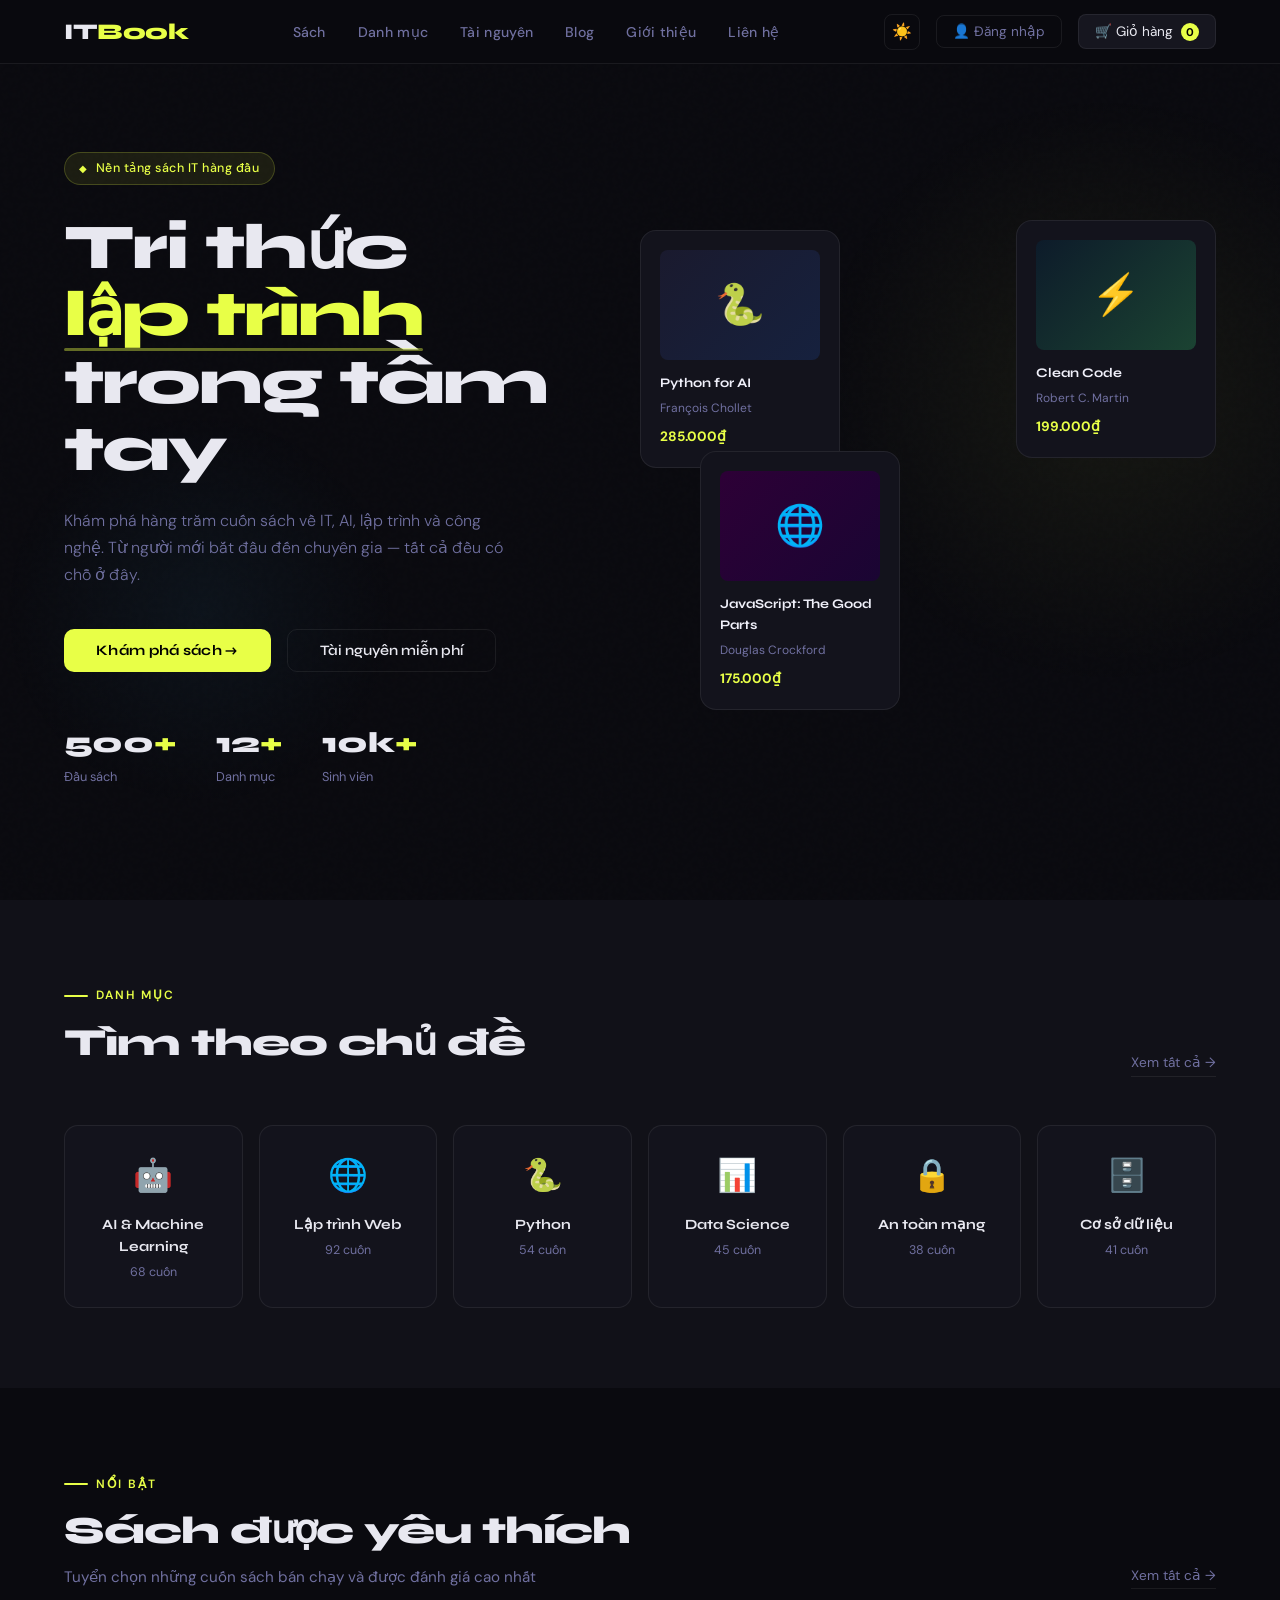
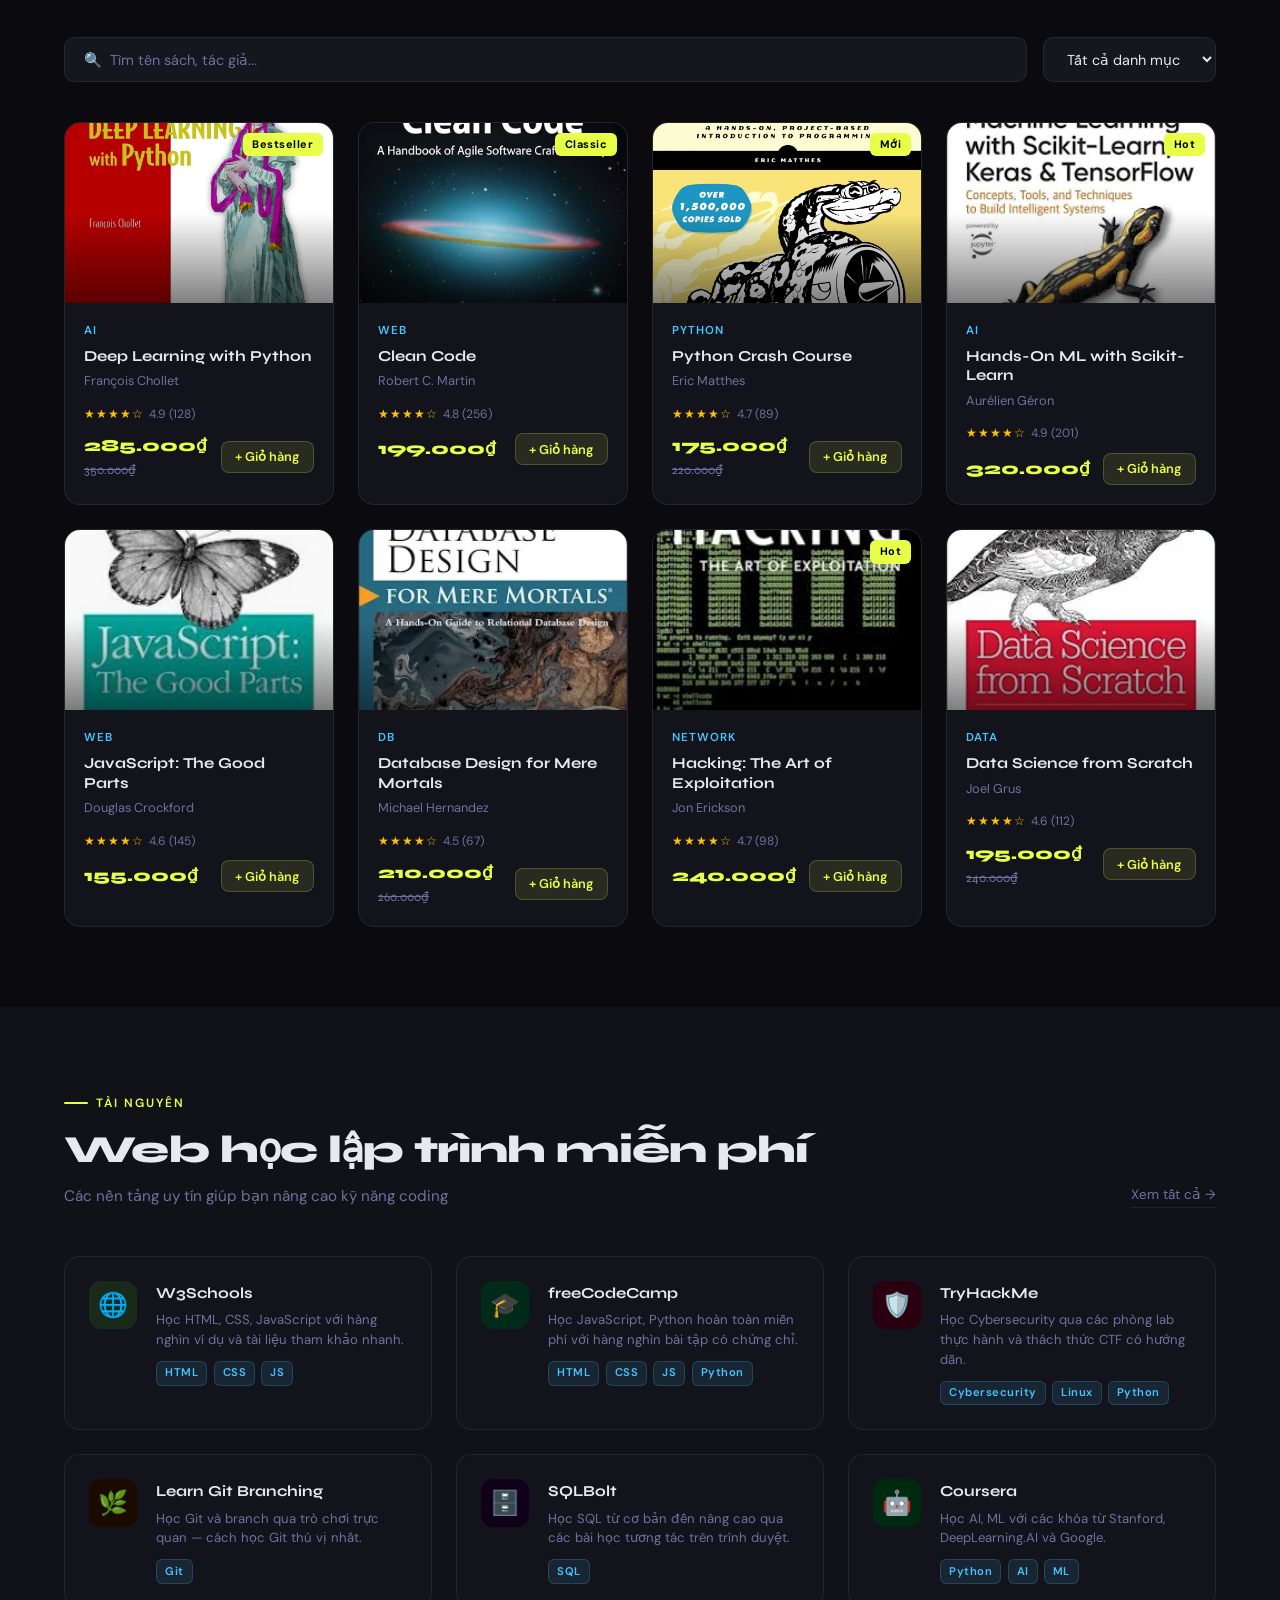
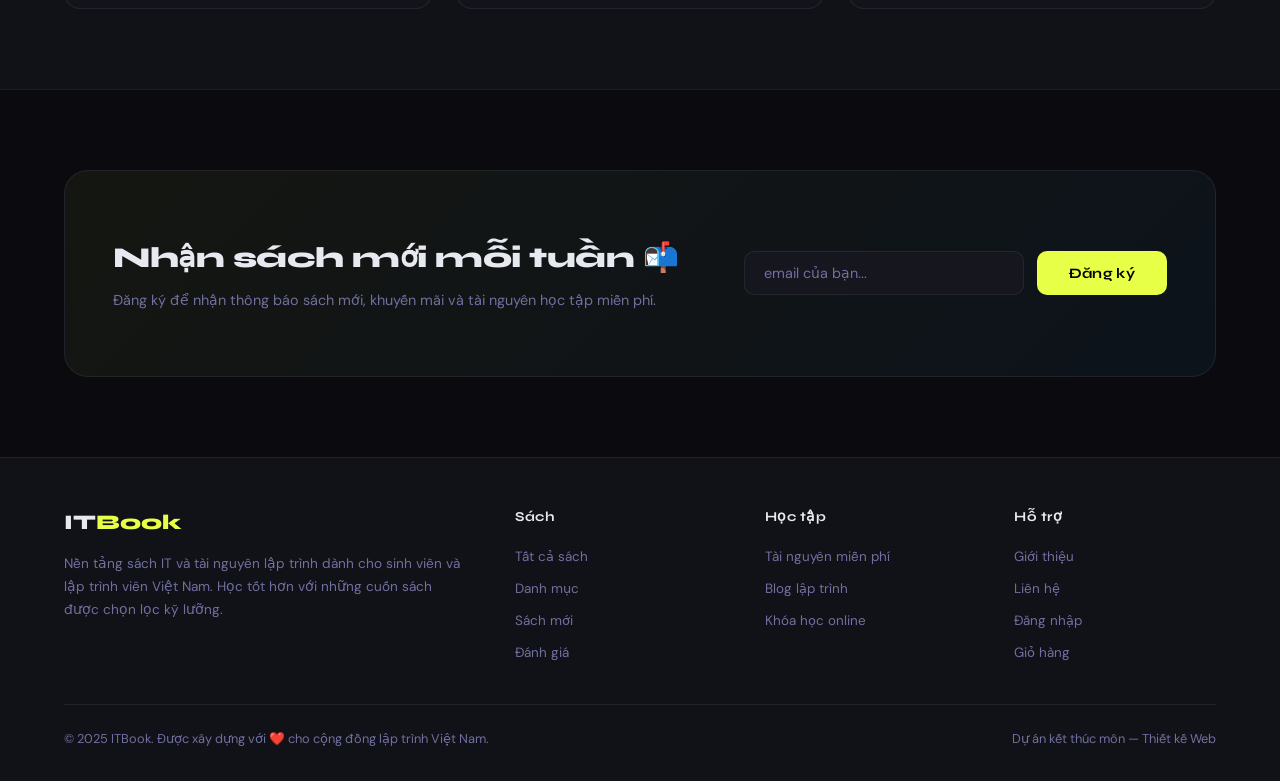
==== index.html @ 007806bf "Update project" ====
<!DOCTYPE html>
<html lang="vi">
<head>
  <meta charset="UTF-8" />
  <meta name="viewport" content="width=device-width, initial-scale=1.0" />
  <title>ITBook — Sách & Tài nguyên Lập trình</title>
  <link href="https://fonts.googleapis.com/css2?family=Syne:wght@400;600;700;800&family=DM+Sans:ital,wght@0,300;0,400;0,500;1,300&display=swap" rel="stylesheet" />
  <link href="css/style1.css" rel="stylesheet"/>
</head>
<body>

  <!-- NAVBAR -->
  <nav>
    <a href="index.html" class="nav-logo">IT<span>Book</span></a>
    <ul class="nav-links">
      <li><a href="html/books.html">Sách</a></li>
      <li><a href="html/categories.html">Danh mục</a></li>
      <li><a href="html/resources.html">Tài nguyên</a></li>
      <li><a href="html/blog.html">Blog</a></li>
      <li><a href="html/about.html">Giới thiệu</a></li>
      <li><a href="html/contact.html">Liên hệ</a></li>
    </ul>
    <div class="nav-actions">
      <button class="btn-dark-toggle" id="themeToggle" title="Chuyển giao diện">☀️</button>
      <button class="btn-login" onclick="location.href='html/auth.html'">👤 Đăng nhập</button>
      <button class="btn-cart" onclick="location.href='html/cart.html'">
        🛒 Giỏ hàng <span class="cart-count" id="cartCount">0</span>
      </button>
    </div>
  </nav>

  <!-- HERO -->
  <section class="hero">
    <div class="hero-glow"></div>
    <div class="hero-glow2"></div>

    <div class="hero-left">
      <div class="hero-badge">Nền tảng sách IT hàng đầu</div>
      <h1 class="hero-title">
        Tri thức<br><em>lập trình</em><br>trong tầm tay
      </h1>
      <p class="hero-sub">Khám phá hàng trăm cuốn sách về IT, AI, lập trình và công nghệ. Từ người mới bắt đầu đến chuyên gia — tất cả đều có chỗ ở đây.</p>
      <div class="hero-cta">
        <button class="btn-primary" onclick="location.href='html/books.html'">Khám phá sách →</button>
        <button class="btn-secondary" onclick="location.href='html/resources.html'">Tài nguyên miễn phí</button>
      </div>
      <div class="hero-stats">
        <div class="stat-item">
          <div class="stat-num">500<span>+</span></div>
          <div class="stat-label">Đầu sách</div>
        </div>
        <div class="stat-item">
          <div class="stat-num">12<span>+</span></div>
          <div class="stat-label">Danh mục</div>
        </div>
        <div class="stat-item">
          <div class="stat-num">10k<span>+</span></div>
          <div class="stat-label">Sinh viên</div>
        </div>
      </div>
    </div>

    <div class="hero-right">
      <div class="book-float">
        <div class="book-cover" style="background: linear-gradient(135deg,#1a1a2e,#16213e);">🐍</div>
        <div class="book-title-small">Python for AI</div>
        <div class="book-author-small">François Chollet</div>
        <div class="book-price-small">285.000₫</div>
      </div>
      <div class="book-float">
        <div class="book-cover" style="background: linear-gradient(135deg,#0d1b2a,#1b4332);">⚡</div>
        <div class="book-title-small">Clean Code</div>
        <div class="book-author-small">Robert C. Martin</div>
        <div class="book-price-small">199.000₫</div>
      </div>
      <div class="book-float">
        <div class="book-cover" style="background: linear-gradient(135deg,#2d0036,#1a0533);">🌐</div>
        <div class="book-title-small">JavaScript: The Good Parts</div>
        <div class="book-author-small">Douglas Crockford</div>
        <div class="book-price-small">175.000₫</div>
      </div>
    </div>
  </section>

  <!-- CATEGORIES -->
  <section class="categories fade-in">
    <div class="section-header">
      <div>
        <div class="section-label">Danh mục</div>
        <h2 class="section-title">Tìm theo chủ đề</h2>
      </div>
      <a href="html/categories.html" class="link-all">Xem tất cả →</a>
    </div>
    <div class="cat-grid">
      <div class="cat-card" onclick="filterBooks('ai')">
        <div class="cat-icon">🤖</div>
        <div class="cat-name">AI & Machine Learning</div>
        <div class="cat-count">68 cuốn</div>
      </div>
      <div class="cat-card" onclick="filterBooks('web')">
        <div class="cat-icon">🌐</div>
        <div class="cat-name">Lập trình Web</div>
        <div class="cat-count">92 cuốn</div>
      </div>
      <div class="cat-card" onclick="filterBooks('python')">
        <div class="cat-icon">🐍</div>
        <div class="cat-name">Python</div>
        <div class="cat-count">54 cuốn</div>
      </div>
      <div class="cat-card" onclick="filterBooks('data')">
        <div class="cat-icon">📊</div>
        <div class="cat-name">Data Science</div>
        <div class="cat-count">45 cuốn</div>
      </div>
      <div class="cat-card" onclick="filterBooks('network')">
        <div class="cat-icon">🔒</div>
        <div class="cat-name">An toàn mạng</div>
        <div class="cat-count">38 cuốn</div>
      </div>
      <div class="cat-card" onclick="filterBooks('db')">
        <div class="cat-icon">🗄️</div>
        <div class="cat-name">Cơ sở dữ liệu</div>
        <div class="cat-count">41 cuốn</div>
      </div>
    </div>
  </section>

  <!-- FEATURED BOOKS -->
  <section class="fade-in">
    <div class="section-header">
      <div>
        <div class="section-label">Nổi bật</div>
        <h2 class="section-title">Sách được yêu thích</h2>
        <p class="section-sub">Tuyển chọn những cuốn sách bán chạy và được đánh giá cao nhất</p>
      </div>
      <a href="html/books.html" class="link-all">Xem tất cả →</a>
    </div>

    <!-- Search & Filter -->
    <div class="search-wrap">
      <input class="search-input" type="text" id="searchInput" placeholder="🔍  Tìm tên sách, tác giả..." oninput="searchBooks()" />
      <select class="filter-select" id="filterSelect" onchange="searchBooks()">
        <option value="all">Tất cả danh mục</option>
        <option value="ai">AI & ML</option>
        <option value="web">Lập trình Web</option>
        <option value="python">Python</option>
        <option value="data">Data Science</option>
        <option value="network">Bảo mật</option>
        <option value="db">Cơ sở dữ liệu</option>
      </select>
    </div>

    <div class="books-grid" id="booksGrid"></div>
  </section>

  <!-- RESOURCES -->
  <section class="resources fade-in">
    <div class="section-header">
      <div>
        <div class="section-label">Tài nguyên</div>
        <h2 class="section-title">Web học lập trình miễn phí</h2>
        <p class="section-sub">Các nền tảng uy tín giúp bạn nâng cao kỹ năng coding</p>
      </div>
      <a href="html/resources.html" class="link-all">Xem tất cả →</a>
    </div>
    <div class="resource-grid" id="resourceGrid"></div>
  </section>

  <!-- NEWSLETTER -->
  <section class="newsletter fade-in">
    <div class="newsletter-inner">
      <div>
        <div class="nl-title">Nhận sách mới mỗi tuần 📬</div>
        <div class="nl-sub">Đăng ký để nhận thông báo sách mới, khuyến mãi và tài nguyên học tập miễn phí.</div>
      </div>
      <div class="nl-form">
        <input class="nl-input" type="email" id="nlEmail" placeholder="email của bạn..." />
        <button class="btn-primary" onclick="subscribeNewsletter()">Đăng ký</button>
      </div>
    </div>
  </section>

  <!-- FOOTER -->
  <footer>
    <div class="footer-grid">
      <div>
        <div class="footer-brand-name">IT<span>Book</span></div>
        <p class="footer-desc">Nền tảng sách IT và tài nguyên lập trình dành cho sinh viên và lập trình viên Việt Nam. Học tốt hơn với những cuốn sách được chọn lọc kỹ lưỡng.</p>
      </div>
      <div>
        <div class="footer-col-title">Sách</div>
        <ul class="footer-links">
          <li><a href="html/books.html">Tất cả sách</a></li>
          <li><a href="html/categories.html">Danh mục</a></li>
          <li><a href="html/book-detail.html">Sách mới</a></li>
          <li><a href="html/reviews.html">Đánh giá</a></li>
        </ul>
      </div>
      <div>
        <div class="footer-col-title">Học tập</div>
        <ul class="footer-links">
          <li><a href="html/resources.html">Tài nguyên miễn phí</a></li>
          <li><a href="html/blog.html">Blog lập trình</a></li>
          <li><a href="html/resources.html">Khóa học online</a></li>
        </ul>
      </div>
      <div>
        <div class="footer-col-title">Hỗ trợ</div>
        <ul class="footer-links">
          <li><a href="html/about.html">Giới thiệu</a></li>
          <li><a href="html/contact.html">Liên hệ</a></li>
          <li><a href="html/auth.html">Đăng nhập</a></li>
          <li><a href="html/cart.html">Giỏ hàng</a></li>
        </ul>
      </div>
    </div>
    <div class="footer-bottom">
      <div class="footer-copy">© 2025 ITBook. Được xây dựng với ❤️ cho cộng đồng lập trình Việt Nam.</div>
      <div class="footer-copy">Dự án kết thúc môn — Thiết kế Web</div>
    </div>
  </footer>

  <!-- TOAST -->
  <div id="toast"></div>

  <script src="js/lib1.js"></script>
</body>
</html>
---- css/style1.css ----
/* ── RESET & BASE ── */
    *, *::before, *::after { margin: 0; padding: 0; box-sizing: border-box; }

    :root {
      --bg:        #0a0a0f;
      --bg2:       #111118;
      --bg3:       #16161f;
      --border:    rgba(255,255,255,0.07);
      --accent:    #e8ff47;
      --accent2:   #47c5ff;
      --text:      #e8e8f0;
      --muted:     #7070a0;
      --card-bg:   #13131c;
      --font-head: 'Syne', sans-serif;
      --font-body: 'DM Sans', sans-serif;
    }

    html { scroll-behavior: smooth; }

    body {
      background: var(--bg);
      color: var(--text);
      font-family: var(--font-body);
      font-size: 15px;
      line-height: 1.6;
      overflow-x: hidden;
    }

    a { text-decoration: none; color: inherit; }
    img { max-width: 100%; display: block; }

    /* ── NOISE OVERLAY ── */
    body::before {
      content: '';
      position: fixed; inset: 0; z-index: 0;
      background-image: url("data:image/svg+xml,%3Csvg viewBox='0 0 200 200' xmlns='http://www.w3.org/2000/svg'%3E%3Cfilter id='n'%3E%3CfeTurbulence type='fractalNoise' baseFrequency='0.9' numOctaves='4' stitchTiles='stitch'/%3E%3C/filter%3E%3Crect width='100%25' height='100%25' filter='url(%23n)' opacity='0.03'/%3E%3C/svg%3E");
      pointer-events: none;
      opacity: 0.4;
    }

    /* ── NAVBAR ── */
    nav {
      position: fixed; top: 0; left: 0; right: 0; z-index: 100;
      display: flex; align-items: center; justify-content: space-between;
      padding: 0 5%;
      height: 64px;
      background: rgba(10,10,15,0.85);
      backdrop-filter: blur(20px);
      border-bottom: 1px solid var(--border);
    }

    .nav-logo {
      font-family: var(--font-head);
      font-size: 1.4rem;
      font-weight: 800;
      letter-spacing: -0.5px;
    }
    .nav-logo span { color: var(--accent); }

    .nav-links {
      display: flex; gap: 2rem; list-style: none;
    }
    .nav-links a {
      font-size: 0.88rem;
      font-weight: 500;
      color: var(--muted);
      letter-spacing: 0.3px;
      transition: color 0.2s;
    }
    .nav-links a:hover { color: var(--text); }

    .nav-actions { display: flex; align-items: center; gap: 1rem; }

    .btn-cart {
      position: relative;
      background: var(--bg3);
      border: 1px solid var(--border);
      color: var(--text);
      padding: 0.45rem 1rem;
      border-radius: 8px;
      font-family: var(--font-body);
      font-size: 0.85rem;
      cursor: pointer;
      transition: border-color 0.2s;
      display: flex; align-items: center; gap: 0.5rem;
    }
    .btn-cart:hover { border-color: var(--accent); color: var(--accent); }
    .cart-count {
      background: var(--accent);
      color: #000;
      font-weight: 700;
      font-size: 0.7rem;
      width: 18px; height: 18px;
      border-radius: 50%;
      display: flex; align-items: center; justify-content: center;
    }

    .btn-dark-toggle {
      background: none; border: 1px solid var(--border);
      color: var(--muted); width: 36px; height: 36px;
      border-radius: 8px; cursor: pointer; font-size: 1rem;
      transition: all 0.2s;
    }
    .btn-dark-toggle:hover { border-color: var(--accent); color: var(--accent); }

    .btn-login {
      background: none; border: 1px solid var(--border);
      color: var(--muted); padding: 0.45rem 1rem;
      border-radius: 8px; cursor: pointer;
      font-family: var(--font-body); font-size: 0.85rem;
      transition: all 0.2s; display: flex; align-items: center; gap: 0.4rem;
    }
    .btn-login:hover { border-color: var(--accent); color: var(--accent); }

    /* ── HERO ── */
    .hero {
      min-height: 100vh;
      display: grid;
      grid-template-columns: 1fr 1fr;
      align-items: center;
      padding: 100px 5% 60px;
      position: relative;
      overflow: visible;
    }

    .hero-glow {
      position: absolute;
      width: 600px; height: 600px;
      border-radius: 50%;
      background: radial-gradient(circle, rgba(232,255,71,0.06) 0%, transparent 70%);
      top: 10%; right: -10%;
      pointer-events: none;
      animation: pulse 6s ease-in-out infinite;
    }
    .hero-glow2 {
      position: absolute;
      width: 400px; height: 400px;
      border-radius: 50%;
      background: radial-gradient(circle, rgba(71,197,255,0.05) 0%, transparent 70%);
      bottom: 10%; left: 0%;
      pointer-events: none;
      animation: pulse 8s ease-in-out infinite reverse;
    }

    @keyframes pulse {
      0%, 100% { transform: scale(1); opacity: 1; }
      50% { transform: scale(1.1); opacity: 0.7; }
    }

    .hero-left { position: relative; z-index: 1; }

    .hero-badge {
      display: inline-flex; align-items: center; gap: 0.5rem;
      background: rgba(232,255,71,0.08);
      border: 1px solid rgba(232,255,71,0.2);
      color: var(--accent);
      padding: 0.35rem 0.9rem;
      border-radius: 100px;
      font-size: 0.78rem;
      font-weight: 500;
      letter-spacing: 0.5px;
      margin-bottom: 1.8rem;
      animation: fadeUp 0.6s ease both;
    }
    .hero-badge::before { content: '◆'; font-size: 0.6rem; }

    .hero-title {
      font-family: var(--font-head);
      font-size: clamp(2.8rem, 5vw, 4.2rem);
      font-weight: 800;
      line-height: 1.05;
      letter-spacing: -2px;
      margin-bottom: 1.5rem;
      animation: fadeUp 0.6s 0.1s ease both;
    }
    .hero-title em {
      font-style: normal;
      color: var(--accent);
      position: relative;
    }
    .hero-title em::after {
      content: '';
      position: absolute;
      bottom: 2px; left: 0; right: 0;
      height: 3px;
      background: var(--accent);
      border-radius: 2px;
      opacity: 0.4;
    }

    .hero-sub {
      color: var(--muted);
      font-size: 1rem;
      font-weight: 300;
      max-width: 460px;
      line-height: 1.7;
      margin-bottom: 2.5rem;
      animation: fadeUp 0.6s 0.2s ease both;
    }

    .hero-cta {
      display: flex; gap: 1rem; flex-wrap: wrap;
      animation: fadeUp 0.6s 0.3s ease both;
    }

    .btn-primary {
      background: var(--accent);
      color: #000;
      font-family: var(--font-head);
      font-weight: 700;
      font-size: 0.9rem;
      padding: 0.75rem 2rem;
      border-radius: 10px;
      border: none;
      cursor: pointer;
      letter-spacing: 0.3px;
      transition: transform 0.2s, box-shadow 0.2s;
      box-shadow: 0 0 0 rgba(232,255,71,0);
    }
    .btn-primary:hover {
      transform: translateY(-2px);
      box-shadow: 0 8px 30px rgba(232,255,71,0.25);
    }

    .btn-secondary {
      background: transparent;
      color: var(--text);
      font-family: var(--font-head);
      font-weight: 600;
      font-size: 0.9rem;
      padding: 0.75rem 2rem;
      border-radius: 10px;
      border: 1px solid var(--border);
      cursor: pointer;
      transition: border-color 0.2s, color 0.2s;
    }
    .btn-secondary:hover { border-color: var(--accent); color: var(--accent); }

    .hero-stats {
      display: flex; gap: 2.5rem; margin-top: 3rem;
      animation: fadeUp 0.6s 0.4s ease both;
    }
    .stat-item {}
    .stat-num {
      font-family: var(--font-head);
      font-size: 1.8rem;
      font-weight: 800;
      color: var(--text);
    }
    .stat-num span { color: var(--accent); }
    .stat-label { color: var(--muted); font-size: 0.8rem; margin-top: 0.1rem; }

    /* Hero right — floating book cards */
    .hero-right {
      position: relative; z-index: 1;
      display: flex; align-items: center; justify-content: center;
      height: 520px;
      overflow: visible;
    }

    .book-float {
      position: absolute;
      background: var(--card-bg);
      border: 1px solid var(--border);
      border-radius: 16px;
      padding: 1.2rem;
      width: 200px;
      transition: transform 0.3s;
    }
    .book-float:hover { transform: translateY(-6px) !important; }

    .book-float:nth-child(1) {
      top: 20px; left: 0px;
      animation: float1 5s ease-in-out infinite;
    }
    .book-float:nth-child(2) {
      top: 10px; right: 0px;
      animation: float2 6s ease-in-out infinite;
    }
    .book-float:nth-child(3) {
      bottom: 20px; left: 60px;
      animation: float3 7s ease-in-out infinite;
    }

    @keyframes float1 { 0%,100%{transform:translateY(0)} 50%{transform:translateY(-12px)} }
    @keyframes float2 { 0%,100%{transform:translateY(-8px)} 50%{transform:translateY(4px)} }
    @keyframes float3 { 0%,100%{transform:translateY(0)} 50%{transform:translateY(-10px)} }

    .book-cover {
      height: 110px;
      border-radius: 8px;
      margin-bottom: 0.8rem;
      display: flex; align-items: center; justify-content: center;
      font-family: var(--font-head);
      font-size: 2.5rem;
    }
    .book-title-small {
      font-family: var(--font-head);
      font-size: 0.82rem;
      font-weight: 700;
      margin-bottom: 0.3rem;
      color: #f0f0fa;
    }
    body.light .book-title-small { color: #111118; }

    .book-author-small { color: var(--muted); font-size: 0.75rem; }
    body.light .book-author-small { color: #555570; }
    .book-price-small {
      color: var(--accent);
      font-weight: 700;
      font-size: 0.85rem;
      margin-top: 0.5rem;
    }

    /* ── SECTION COMMON ── */
    section { position: relative; z-index: 1; padding: 80px 5%; }

    .section-label {
      display: inline-flex; align-items: center; gap: 0.5rem;
      color: var(--accent);
      font-size: 0.75rem;
      font-weight: 600;
      letter-spacing: 2px;
      text-transform: uppercase;
      margin-bottom: 1rem;
    }
    .section-label::before { content: ''; width: 24px; height: 2px; background: var(--accent); border-radius: 2px; }

    .section-title {
      font-family: var(--font-head);
      font-size: clamp(1.8rem, 3vw, 2.6rem);
      font-weight: 800;
      letter-spacing: -1px;
      line-height: 1.1;
      margin-bottom: 0.8rem;
    }

    .section-sub { color: var(--muted); font-size: 0.95rem; max-width: 500px; }

    .section-header {
      display: flex; justify-content: space-between; align-items: flex-end;
      margin-bottom: 3rem; flex-wrap: wrap; gap: 1rem;
    }

    .link-all {
      color: var(--muted);
      font-size: 0.85rem;
      border-bottom: 1px solid var(--border);
      padding-bottom: 2px;
      transition: color 0.2s, border-color 0.2s;
    }
    .link-all:hover { color: var(--accent); border-color: var(--accent); }

    /* ── CATEGORIES ── */
    .categories { background: var(--bg2); }

    .cat-grid {
      display: grid;
      grid-template-columns: repeat(auto-fit, minmax(160px, 1fr));
      gap: 1rem;
    }

    .cat-card {
      background: var(--card-bg);
      border: 1px solid var(--border);
      border-radius: 14px;
      padding: 1.5rem 1.2rem;
      cursor: pointer;
      transition: border-color 0.2s, transform 0.2s, background 0.2s;
      text-align: center;
    }
    .cat-card:hover {
      border-color: var(--accent);
      transform: translateY(-4px);
      background: rgba(232,255,71,0.04);
    }
    .cat-icon { font-size: 2rem; margin-bottom: 0.8rem; }
    .cat-name {
      font-family: var(--font-head);
      font-size: 0.88rem;
      font-weight: 700;
      margin-bottom: 0.3rem;
    }
    .cat-count { color: var(--muted); font-size: 0.78rem; }

    /* ── BOOKS GRID ── */
    .books-grid {
      display: grid;
      grid-template-columns: repeat(auto-fill, minmax(220px, 1fr));
      gap: 1.5rem;
    }

    .book-card {
      background: var(--card-bg);
      border: 1px solid var(--border);
      border-radius: 16px;
      overflow: hidden;
      cursor: pointer;
      transition: transform 0.25s, box-shadow 0.25s, border-color 0.25s;
    }
    .book-card:hover {
      transform: translateY(-6px);
      box-shadow: 0 20px 60px rgba(0,0,0,0.4);
      border-color: rgba(232,255,71,0.2);
    }

    .book-cover-full {
      height: 180px;
      display: flex; align-items: center; justify-content: center;
      font-size: 3.5rem;
      position: relative;
      overflow: hidden;
    }
    .book-cover-full::after {
      content: '';
      position: absolute; inset: 0;
      background: linear-gradient(to bottom, transparent 50%, rgba(0,0,0,0.5));
    }

    .book-badge {
      position: absolute; top: 10px; right: 10px; z-index: 1;
      background: var(--accent);
      color: #000;
      font-size: 0.68rem;
      font-weight: 700;
      padding: 0.2rem 0.6rem;
      border-radius: 6px;
      letter-spacing: 0.5px;
    }

    .book-info { padding: 1.2rem; }
    .book-cat-tag {
      color: var(--accent2);
      font-size: 0.72rem;
      font-weight: 600;
      letter-spacing: 1px;
      text-transform: uppercase;
      margin-bottom: 0.4rem;
    }
    .book-title {
      font-family: var(--font-head);
      font-size: 0.95rem;
      font-weight: 700;
      margin-bottom: 0.3rem;
      line-height: 1.3;
    }
    .book-author { color: var(--muted); font-size: 0.8rem; margin-bottom: 0.8rem; }

    .book-footer {
      display: flex; align-items: center; justify-content: space-between;
    }
    .book-price {
      font-family: var(--font-head);
      font-size: 1.05rem;
      font-weight: 800;
      color: var(--accent);
    }
    .book-price.old-price {
      text-decoration: line-through;
      color: var(--muted);
      font-size: 0.78rem;
      font-weight: 400;
    }

    .btn-add-cart {
      background: rgba(232,255,71,0.1);
      border: 1px solid rgba(232,255,71,0.2);
      color: var(--accent);
      padding: 0.4rem 0.8rem;
      border-radius: 8px;
      font-size: 0.8rem;
      font-weight: 600;
      cursor: pointer;
      transition: background 0.2s, transform 0.15s;
      font-family: var(--font-body);
    }
    .btn-add-cart:hover {
      background: rgba(232,255,71,0.2);
      transform: scale(1.05);
    }
    .btn-add-cart.added {
      background: var(--accent);
      color: #000;
      border-color: var(--accent);
    }

    /* rating stars */
    .book-rating {
      display: flex; align-items: center; gap: 0.3rem;
      margin-bottom: 0.6rem;
    }
    .stars { color: #ffc107; font-size: 0.75rem; letter-spacing: 1px; }
    .rating-num { color: var(--muted); font-size: 0.75rem; }

    /* ── SEARCH BAR ── */
    .search-wrap {
      display: flex; gap: 1rem; margin-bottom: 2.5rem; flex-wrap: wrap;
    }
    .search-input {
      flex: 1; min-width: 240px;
      background: var(--bg3);
      border: 1px solid var(--border);
      color: var(--text);
      padding: 0.7rem 1.2rem;
      border-radius: 10px;
      font-family: var(--font-body);
      font-size: 0.9rem;
      outline: none;
      transition: border-color 0.2s;
    }
    .search-input:focus { border-color: var(--accent); }
    .search-input::placeholder { color: var(--muted); }

    .filter-select {
      background: var(--bg3);
      border: 1px solid var(--border);
      color: var(--text);
      padding: 0.7rem 1.2rem;
      border-radius: 10px;
      font-family: var(--font-body);
      font-size: 0.9rem;
      outline: none;
      cursor: pointer;
      transition: border-color 0.2s;
    }
    .filter-select:focus { border-color: var(--accent); }

    /* ── RESOURCES SECTION ── */
    .resources { background: var(--bg2); }

    .resource-grid {
      display: grid;
      grid-template-columns: repeat(auto-fill, minmax(280px, 1fr));
      gap: 1.5rem;
    }

    .resource-card {
      background: var(--card-bg);
      border: 1px solid var(--border);
      border-radius: 16px;
      padding: 1.5rem;
      display: flex; gap: 1.2rem; align-items: flex-start;
      transition: border-color 0.2s, transform 0.2s;
      cursor: pointer;
    }
    .resource-card:hover {
      border-color: var(--accent2);
      transform: translateY(-3px);
    }

    .resource-icon {
      width: 48px; height: 48px;
      border-radius: 12px;
      display: flex; align-items: center; justify-content: center;
      font-size: 1.5rem;
      flex-shrink: 0;
    }

    .resource-info {}
    .resource-name {
      font-family: var(--font-head);
      font-weight: 700;
      font-size: 0.95rem;
      margin-bottom: 0.3rem;
    }
    .resource-desc { color: var(--muted); font-size: 0.82rem; line-height: 1.5; margin-bottom: 0.6rem; }
    .resource-lang {
      display: inline-flex; gap: 0.4rem; flex-wrap: wrap;
    }
    .lang-tag {
      background: rgba(71,197,255,0.1);
      border: 1px solid rgba(71,197,255,0.2);
      color: var(--accent2);
      font-size: 0.7rem;
      font-weight: 600;
      padding: 0.15rem 0.5rem;
      border-radius: 6px;
      letter-spacing: 0.5px;
    }

    /* ── NEWSLETTER ── */
    .newsletter {
      background: var(--bg);
      border-top: 1px solid var(--border);
    }
    .newsletter-inner {
      background: linear-gradient(135deg, rgba(232,255,71,0.05), rgba(71,197,255,0.05));
      border: 1px solid var(--border);
      border-radius: 24px;
      padding: 4rem 3rem;
      display: flex; align-items: center; justify-content: space-between;
      gap: 2rem; flex-wrap: wrap;
    }
    .nl-title {
      font-family: var(--font-head);
      font-size: 1.8rem;
      font-weight: 800;
      letter-spacing: -0.5px;
      margin-bottom: 0.5rem;
    }
    .nl-sub { color: var(--muted); font-size: 0.9rem; }
    .nl-form { display: flex; gap: 0.8rem; flex-wrap: wrap; }
    .nl-input {
      background: var(--bg3);
      border: 1px solid var(--border);
      color: var(--text);
      padding: 0.75rem 1.2rem;
      border-radius: 10px;
      font-family: var(--font-body);
      font-size: 0.9rem;
      outline: none;
      width: 280px;
      transition: border-color 0.2s;
    }
    .nl-input:focus { border-color: var(--accent); }
    .nl-input::placeholder { color: var(--muted); }

    /* ── FOOTER ── */
    footer {
      background: var(--bg2);
      border-top: 1px solid var(--border);
      padding: 3rem 5% 2rem;
      position: relative; z-index: 1;
    }
    .footer-grid {
      display: grid;
      grid-template-columns: 2fr 1fr 1fr 1fr;
      gap: 3rem;
      margin-bottom: 2.5rem;
    }
    .footer-brand-name {
      font-family: var(--font-head);
      font-size: 1.3rem;
      font-weight: 800;
      margin-bottom: 0.8rem;
    }
    .footer-brand-name span { color: var(--accent); }
    .footer-desc { color: var(--muted); font-size: 0.85rem; line-height: 1.7; }
    .footer-col-title {
      font-family: var(--font-head);
      font-size: 0.85rem;
      font-weight: 700;
      letter-spacing: 0.5px;
      margin-bottom: 1rem;
      color: var(--text);
    }
    .footer-links { list-style: none; display: flex; flex-direction: column; gap: 0.5rem; }
    .footer-links a { color: var(--muted); font-size: 0.84rem; transition: color 0.2s; }
    .footer-links a:hover { color: var(--accent); }
    .footer-bottom {
      border-top: 1px solid var(--border);
      padding-top: 1.5rem;
      display: flex; justify-content: space-between; align-items: center;
      flex-wrap: wrap; gap: 1rem;
    }
    .footer-copy { color: var(--muted); font-size: 0.8rem; }

    /* ── TOAST ── */
    #toast {
      position: fixed; bottom: 2rem; right: 2rem; z-index: 999;
      background: var(--accent);
      color: #000;
      font-weight: 700;
      font-size: 0.85rem;
      padding: 0.8rem 1.5rem;
      border-radius: 12px;
      transform: translateY(100px);
      opacity: 0;
      transition: all 0.3s cubic-bezier(0.34, 1.56, 0.64, 1);
    }
    #toast.show { transform: translateY(0); opacity: 1; }

    /* ── LIGHT MODE ── */
    body.light {
      --bg:      #f4f4f0;
      --bg2:     #ededea;
      --bg3:     #e4e4e0;
      --border:  rgba(0,0,0,0.1);
      --text:    #111118;
      --muted:   #666680;
      --card-bg: #ffffff;
      --accent:  #a08800;
      --accent2: #0077bb;
    }

    /* Light mode: giảm glow, đổi màu ấm hơn */
    body.light .hero-glow {
      background: radial-gradient(circle, rgba(255,180,50,0.07) 0%, transparent 70%);
      opacity: 0.6;
    }
    body.light .hero-glow2 {
      background: radial-gradient(circle, rgba(100,180,255,0.05) 0%, transparent 70%);
      opacity: 0.5;
    }

    /* Book float card trong light mode: thêm shadow nhẹ */
    body.light .book-float {
      box-shadow: 0 4px 20px rgba(0,0,0,0.08);
    }

    /* ── ANIMATIONS ── */
    @keyframes fadeUp {
      from { opacity: 0; transform: translateY(20px); }
      to   { opacity: 1; transform: translateY(0); }
    }

    .fade-in { opacity: 0; transform: translateY(24px); transition: opacity 0.5s ease, transform 0.5s ease; }
    .fade-in.visible { opacity: 1; transform: translateY(0); }

    /* ── MOBILE ── */
    @media (max-width: 768px) {
      .hero { grid-template-columns: 1fr; padding-top: 90px; }
      .hero-right { display: none; }
      .footer-grid { grid-template-columns: 1fr 1fr; }
      .nav-links { display: none; }
      .hero-stats { gap: 1.5rem; }
    }

    /* ── USER AVATAR & DROPDOWN ── */
    .user-avatar-wrap { position: relative; }
    .user-avatar {
      width: 36px; height: 36px; border-radius: 50%;
      background: var(--accent); color: #000;
      font-weight: 800; font-size: 1rem;
      display: flex; align-items: center; justify-content: center;
      cursor: pointer; border: 2px solid var(--accent);
      transition: transform 0.2s, box-shadow 0.2s;
      font-family: var(--font-head, "Syne", sans-serif);
      user-select: none;
    }
    .user-avatar:hover { transform: scale(1.08); box-shadow: 0 0 0 3px rgba(232,255,71,0.3); }
    .user-menu {
      position: absolute; top: calc(100% + 10px); right: 0;
      background: var(--card-bg, #13131c); border: 1px solid var(--border);
      border-radius: 14px; padding: 0.6rem; min-width: 200px;
      box-shadow: 0 16px 40px rgba(0,0,0,0.4);
      z-index: 999; animation: fadeDown 0.18s ease;
    }
    @keyframes fadeDown { from{opacity:0;transform:translateY(-8px)} to{opacity:1;transform:translateY(0)} }
    .user-menu-name { font-weight: 700; font-size: 0.9rem; padding: 0.4rem 0.6rem 0.1rem; }
    .user-menu-email { font-size: 0.75rem; color: var(--muted); padding: 0 0.6rem 0.4rem; }
    .user-menu-divider { border: none; border-top: 1px solid var(--border); margin: 0.3rem 0; }
    .user-menu-item {
      display: block; padding: 0.5rem 0.8rem; border-radius: 8px;
      font-size: 0.85rem; color: var(--text, #e8e8f0); text-decoration: none;
      transition: background 0.15s;
    }
    .user-menu-item:hover { background: var(--bg3, #16161f); }
    .user-menu-logout {
      width: 100%; text-align: left; background: none; border: none;
      padding: 0.5rem 0.8rem; border-radius: 8px; font-size: 0.85rem;
      color: #ff6b6b; cursor: pointer; transition: background 0.15s;
      font-family: inherit;
    }
    .user-menu-logout:hover { background: rgba(255,107,107,0.1); }
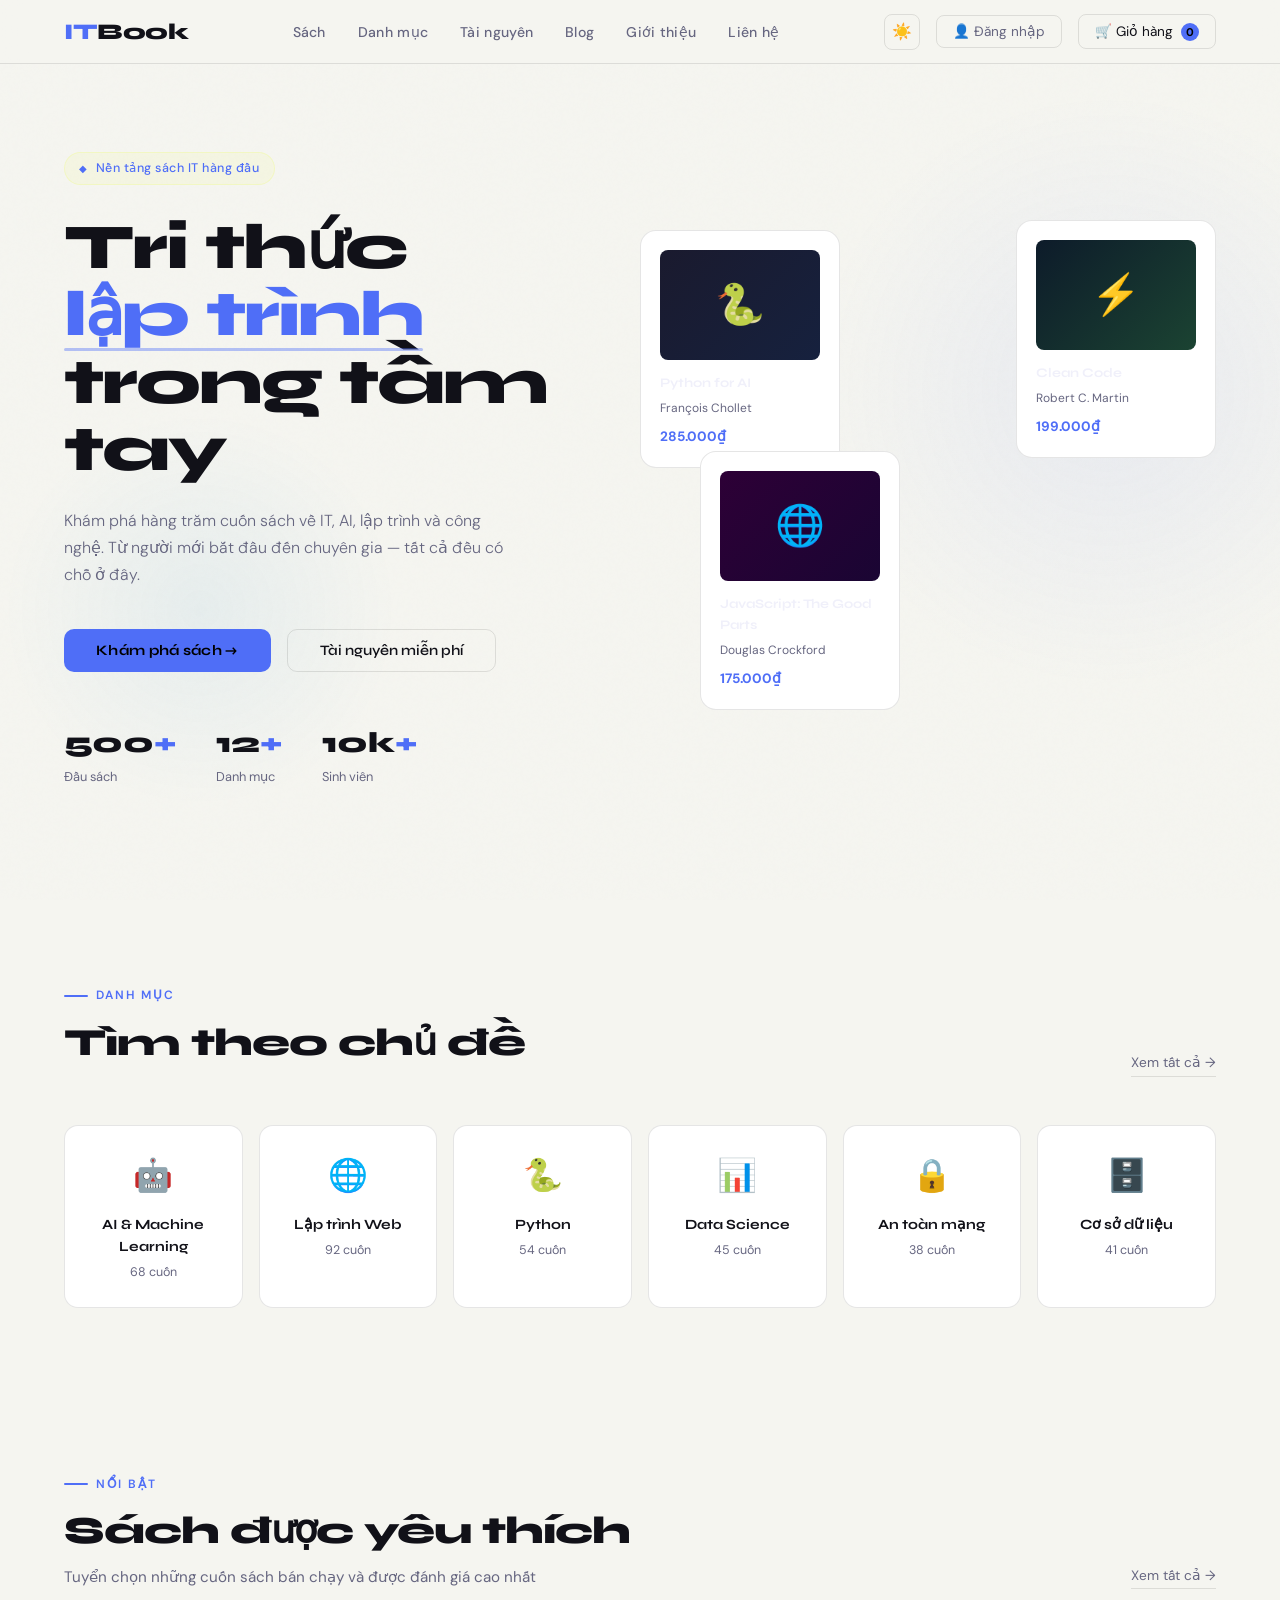
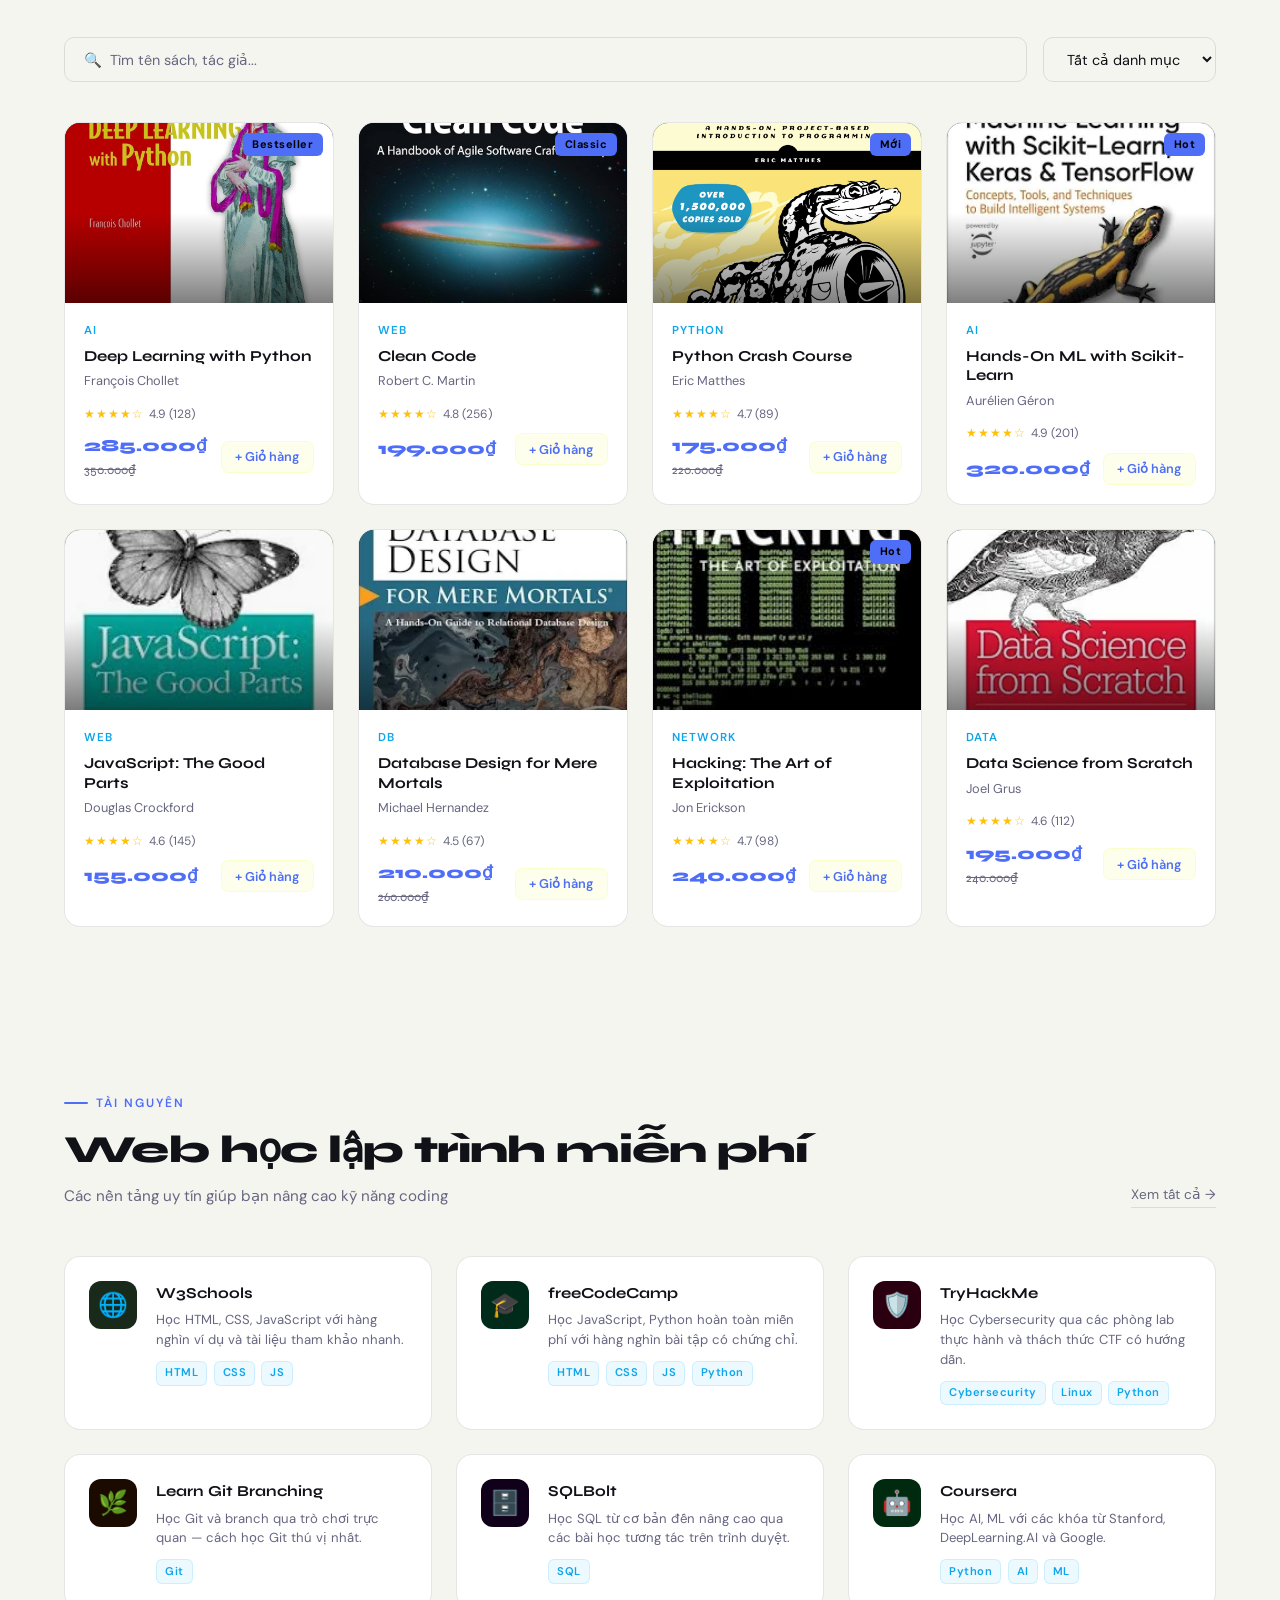
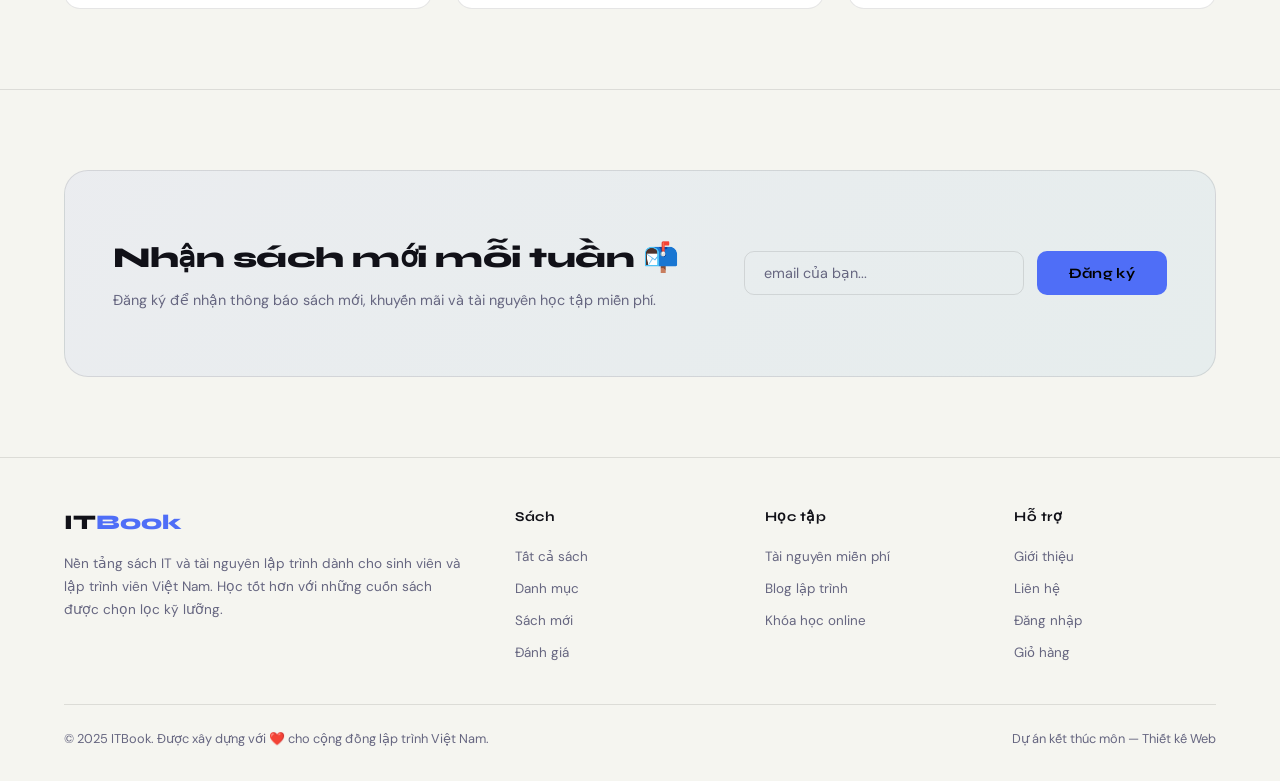
==== commit ebca8386: "Update slowed" ====
--- a/index.html
+++ b/index.html
@@ -226,3 +226,4 @@
   <script src="js/lib1.js"></script>
 </body>
 </html>
+
--- a/css/style1.css
+++ b/css/style1.css
@@ -2,15 +2,15 @@
     *, *::before, *::after { margin: 0; padding: 0; box-sizing: border-box; }
 
     :root {
-      --bg:        #0a0a0f;
-      --bg2:       #111118;
-      --bg3:       #16161f;
-      --border:    rgba(255,255,255,0.07);
-      --accent:    #e8ff47;
-      --accent2:   #47c5ff;
-      --text:      #e8e8f0;
-      --muted:     #7070a0;
-      --card-bg:   #13131c;
+      --bg: #f5f5f0;
+      --bg2: #ebebе6;
+      --bg3: #dededа;
+      --border: rgba(0,0,0,0.10);
+      --accent: #4f6ef7;
+      --accent2: #0ea5e9;
+      --text: #111118;
+      --muted: #666680;
+      --card-bg: #ffffff;
       --font-head: 'Syne', sans-serif;
       --font-body: 'DM Sans', sans-serif;
     }
@@ -44,7 +44,7 @@
       display: flex; align-items: center; justify-content: space-between;
       padding: 0 5%;
       height: 64px;
-      background: rgba(10,10,15,0.85);
+      background: rgba(245,245,240,0.92);
       backdrop-filter: blur(20px);
       border-bottom: 1px solid var(--border);
     }
@@ -55,7 +55,7 @@
       font-weight: 800;
       letter-spacing: -0.5px;
     }
-    .nav-logo span { color: var(--accent); }
+    .nav-logo span { color: var(--text); }
 
     .nav-links {
       display: flex; gap: 2rem; list-style: none;
@@ -127,7 +127,7 @@
       position: absolute;
       width: 600px; height: 600px;
       border-radius: 50%;
-      background: radial-gradient(circle, rgba(232,255,71,0.06) 0%, transparent 70%);
+      background: radial-gradient(circle, rgba(79,110,247,0.08) 0%, transparent 70%);
       top: 10%; right: -10%;
       pointer-events: none;
       animation: pulse 6s ease-in-out infinite;
@@ -136,7 +136,7 @@
       position: absolute;
       width: 400px; height: 400px;
       border-radius: 50%;
-      background: radial-gradient(circle, rgba(71,197,255,0.05) 0%, transparent 70%);
+      background: radial-gradient(circle, rgba(0,119,204,0.06) 0%, transparent 70%);
       bottom: 10%; left: 0%;
       pointer-events: none;
       animation: pulse 8s ease-in-out infinite reverse;
@@ -173,11 +173,7 @@
       margin-bottom: 1.5rem;
       animation: fadeUp 0.6s 0.1s ease both;
     }
-    .hero-title em {
-      font-style: normal;
-      color: var(--accent);
-      position: relative;
-    }
+    .hero-title em { font-style: normal; color: var(--accent); font-family: var(--font-head); font-weight: 800; position: relative; }
     .hero-title em::after {
       content: '';
       position: absolute;
@@ -301,10 +297,10 @@
       margin-bottom: 0.3rem;
       color: #f0f0fa;
     }
-    body.light .book-title-small { color: #111118; }
+    body.dark .book-title-small { color: #111118; }
 
     .book-author-small { color: var(--muted); font-size: 0.75rem; }
-    body.light .book-author-small { color: #555570; }
+    body.dark .book-author-small { color: #555570; }
     .book-price-small {
       color: var(--accent);
       font-weight: 700;
@@ -372,7 +368,7 @@
     .cat-card:hover {
       border-color: var(--accent);
       transform: translateY(-4px);
-      background: rgba(232,255,71,0.04);
+      background: rgba(79,110,247,0.05);
     }
     .cat-icon { font-size: 2rem; margin-bottom: 0.8rem; }
     .cat-name {
@@ -584,7 +580,7 @@
       border-top: 1px solid var(--border);
     }
     .newsletter-inner {
-      background: linear-gradient(135deg, rgba(232,255,71,0.05), rgba(71,197,255,0.05));
+      background: linear-gradient(135deg, rgba(79,110,247,0.06), rgba(0,119,204,0.06));
       border: 1px solid var(--border);
       border-radius: 24px;
       padding: 4rem 3rem;
@@ -671,30 +667,30 @@
     #toast.show { transform: translateY(0); opacity: 1; }
 
     /* ── LIGHT MODE ── */
-    body.light {
-      --bg:      #f4f4f0;
-      --bg2:     #ededea;
-      --bg3:     #e4e4e0;
-      --border:  rgba(0,0,0,0.1);
-      --text:    #111118;
-      --muted:   #666680;
-      --card-bg: #ffffff;
-      --accent:  #a08800;
-      --accent2: #0077bb;
+    body.dark {
+      --bg:      #0d0d14;
+      --bg2:     #12121a;
+      --bg3:     #1a1a26;
+      --border:  rgba(255,255,255,0.09);
+      --text:    #f0f0f8;
+      --muted:   #8888aa;
+      --card-bg: #16161f;
+      --accent:  #e8ff47;
+      --accent2: #47c5ff;
     }
 
     /* Light mode: giảm glow, đổi màu ấm hơn */
-    body.light .hero-glow {
+    body.dark .hero-glow {
       background: radial-gradient(circle, rgba(255,180,50,0.07) 0%, transparent 70%);
       opacity: 0.6;
     }
-    body.light .hero-glow2 {
+    body.dark .hero-glow2 {
       background: radial-gradient(circle, rgba(100,180,255,0.05) 0%, transparent 70%);
       opacity: 0.5;
     }
 
     /* Book float card trong light mode: thêm shadow nhẹ */
-    body.light .book-float {
+    body.dark .book-float {
       box-shadow: 0 4px 20px rgba(0,0,0,0.08);
     }
 
@@ -731,7 +727,7 @@
     .user-avatar:hover { transform: scale(1.08); box-shadow: 0 0 0 3px rgba(232,255,71,0.3); }
     .user-menu {
       position: absolute; top: calc(100% + 10px); right: 0;
-      background: var(--card-bg, #13131c); border: 1px solid var(--border);
+      background: var(--card-bg, #ffffff); border: 1px solid var(--border);
       border-radius: 14px; padding: 0.6rem; min-width: 200px;
       box-shadow: 0 16px 40px rgba(0,0,0,0.4);
       z-index: 999; animation: fadeDown 0.18s ease;
@@ -742,10 +738,10 @@
     .user-menu-divider { border: none; border-top: 1px solid var(--border); margin: 0.3rem 0; }
     .user-menu-item {
       display: block; padding: 0.5rem 0.8rem; border-radius: 8px;
-      font-size: 0.85rem; color: var(--text, #e8e8f0); text-decoration: none;
+      font-size: 0.85rem; color: var(--text, #111118); text-decoration: none;
       transition: background 0.15s;
     }
-    .user-menu-item:hover { background: var(--bg3, #16161f); }
+    .user-menu-item:hover { background: var(--bg3, #ddddd8); }
     .user-menu-logout {
       width: 100%; text-align: left; background: none; border: none;
       padding: 0.5rem 0.8rem; border-radius: 8px; font-size: 0.85rem;
@@ -753,3 +749,13 @@
       font-family: inherit;
     }
     .user-menu-logout:hover { background: rgba(255,107,107,0.1); }
+
+    /* ── LOGO FIX ── */
+    .nav-logo { color: var(--accent); }
+    .nav-logo span { color: var(--text); }
+    body.dark .nav-logo { color: var(--accent); }
+    body.dark .nav-logo span { color: var(--text); }
+
+    body.dark nav { background: rgba(13,13,20,0.92); border-bottom-color: rgba(255,255,255,0.09); }
+    body.dark .book-float { box-shadow: 0 4px 24px rgba(0,0,0,0.4); }
+    .title-accent { color: var(--accent); font-style: normal; }
